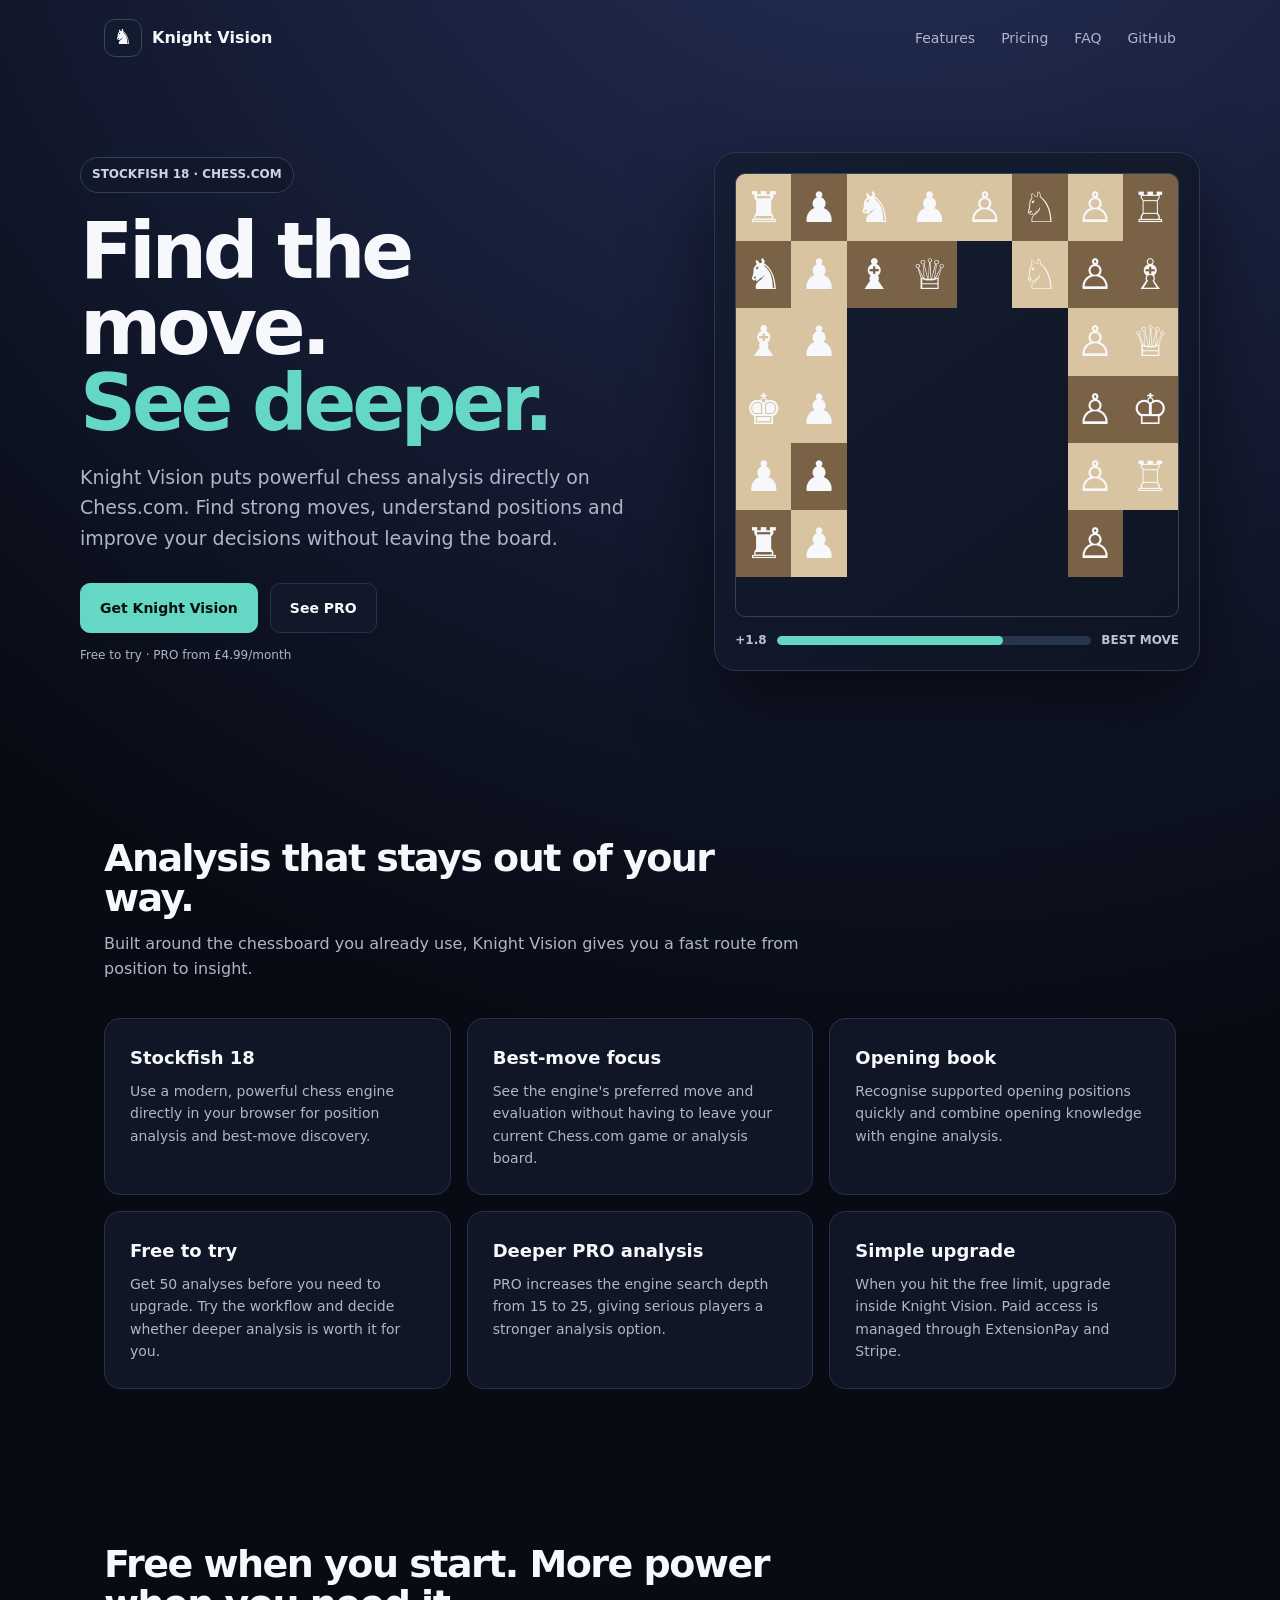
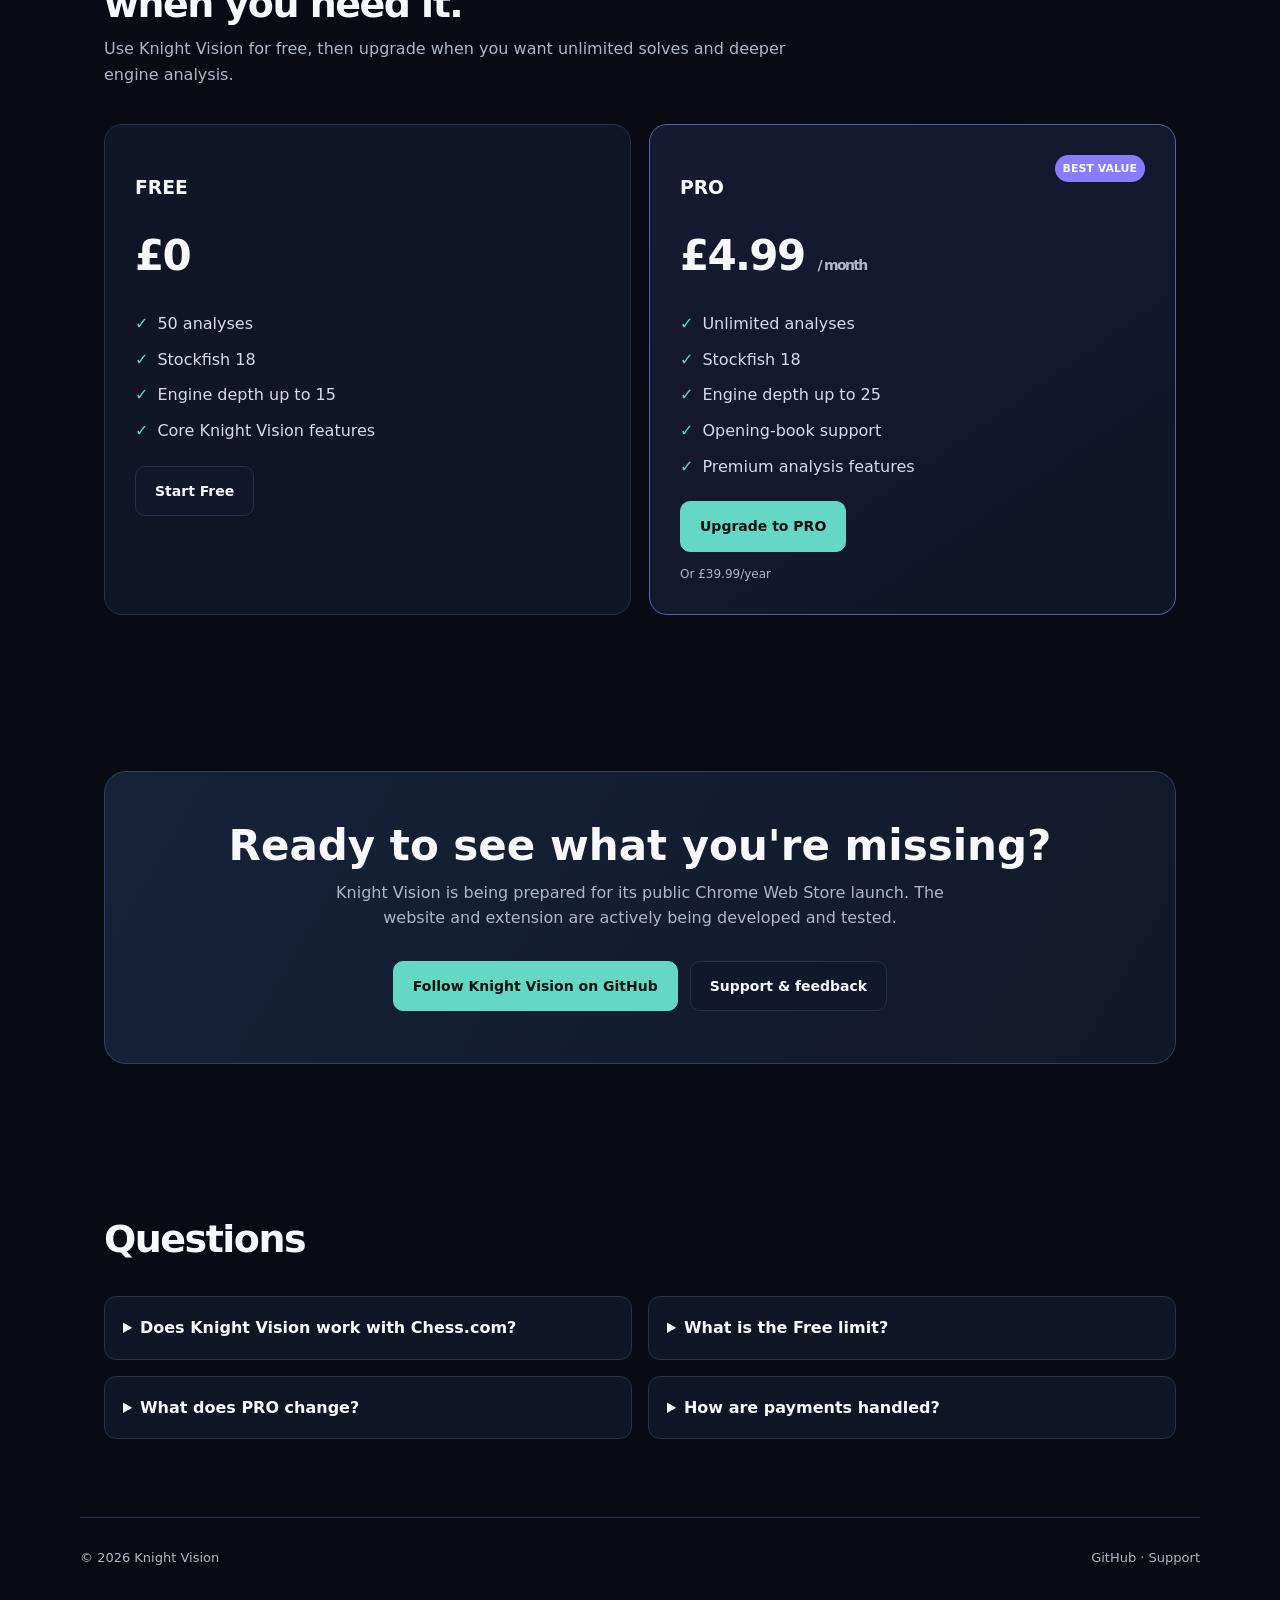
==== website/index.html @ 08e631d8 "Add files via upload" ====
<!doctype html>
<html lang="en">
<head>
<meta charset="utf-8">
<meta name="viewport" content="width=device-width,initial-scale=1">
<title>Knight Vision — Chess Analysis for Chrome</title>
<meta name="description" content="Knight Vision brings powerful Stockfish 18 chess analysis directly to Chess.com. Find strong moves, analyse positions and go deeper with PRO.">
<meta name="theme-color" content="#080b14">
<style>
:root{--bg:#080b14;--panel:#101625;--text:#f7f8fb;--muted:#aeb6c8;--line:#273149;--accent:#65d7c5;--accent2:#8b7cff;--max:1120px}
*{box-sizing:border-box}html{scroll-behavior:smooth}body{margin:0;background:radial-gradient(circle at 70% -10%,#26325d 0,transparent 38%),var(--bg);color:var(--text);font-family:Inter,system-ui,-apple-system,BlinkMacSystemFont,"Segoe UI",sans-serif;line-height:1.6}
a{color:inherit;text-decoration:none}.wrap{max-width:var(--max);margin:auto;padding:0 24px}.nav{height:76px;display:flex;align-items:center;justify-content:space-between}.brand{display:flex;align-items:center;gap:10px;font-weight:800}.knight{width:38px;height:38px;border:1px solid #3a4561;border-radius:11px;display:grid;place-items:center;background:#121a2d;font-size:21px}.navlinks{display:flex;gap:26px;color:var(--muted);font-size:14px}
.hero{padding:76px 0 90px;display:grid;grid-template-columns:1.08fr .92fr;gap:64px;align-items:center}.eyebrow{display:inline-flex;padding:7px 11px;border:1px solid #30405a;border-radius:999px;color:#cbd4e7;background:#10182a;font-size:12px;font-weight:700}.hero h1{font-size:clamp(46px,7vw,78px);line-height:.98;letter-spacing:-.055em;margin:20px 0}.hero h1 span{color:var(--accent)}.hero p{font-size:19px;color:var(--muted);max-width:640px}.buttons{display:flex;gap:12px;flex-wrap:wrap;margin-top:30px}.btn{display:inline-flex;align-items:center;justify-content:center;padding:13px 19px;border-radius:10px;font-weight:800;font-size:14px;border:1px solid var(--line)}.primary{background:var(--accent);color:#07110f;border-color:var(--accent)}.secondary{background:#11182a}.small{font-size:12px;color:var(--muted);margin-top:13px}
.boardcard{background:linear-gradient(145deg,#141d31,#0e1423);border:1px solid #2a3650;border-radius:22px;padding:20px;box-shadow:0 30px 80px #0008}.board{aspect-ratio:1;border-radius:10px;overflow:hidden;display:grid;grid-template-columns:repeat(8,1fr);border:1px solid #33405c}.sq{display:grid;place-items:center;font-size:clamp(20px,5vw,42px)}.sq:nth-child(odd){background:#d9c4a1}.sq:nth-child(even){background:#7a6246}.rank:nth-child(2n) .sq:nth-child(odd){background:#7a6246}.rank:nth-child(2n) .sq:nth-child(even){background:#d9c4a1}.eval{display:flex;gap:10px;align-items:center;margin-top:14px}.evalbar{height:9px;flex:1;background:#29354c;border-radius:99px;overflow:hidden}.evalbar i{display:block;width:72%;height:100%;background:var(--accent);border-radius:99px}.eval span{font-size:12px;color:#b9c3d7;font-weight:700}
section{padding:78px 0}.sectionhead{max-width:700px;margin-bottom:36px}.sectionhead h2{font-size:38px;line-height:1.05;letter-spacing:-.04em;margin:0 0 12px}.sectionhead p{color:var(--muted);margin:0}.features{display:grid;grid-template-columns:repeat(3,1fr);gap:16px}.card{background:var(--panel);border:1px solid var(--line);border-radius:16px;padding:25px}.card h3{margin:0 0 7px;font-size:18px}.card p{color:var(--muted);font-size:14px;margin:0}
.pricing{display:grid;grid-template-columns:1fr 1fr;gap:18px}.price{background:var(--panel);border:1px solid var(--line);border-radius:18px;padding:30px}.price.pro{border-color:#5960b0;background:linear-gradient(145deg,#171a32,#101625)}.amount{font-size:42px;font-weight:850;letter-spacing:-.04em;margin:8px 0}.amount small{font-size:14px;color:var(--muted);font-weight:600}.price ul{padding:0;margin:22px 0;list-style:none;color:#d5dbea}.price li{margin:10px 0}.price li:before{content:'✓';color:var(--accent);font-weight:900;margin-right:9px}.badge{float:right;font-size:11px;background:var(--accent2);padding:5px 8px;border-radius:99px;font-weight:800}
.cta{background:linear-gradient(120deg,#17223a,#111827);border:1px solid #34415d;border-radius:22px;padding:52px;text-align:center}.cta h2{font-size:42px;line-height:1.05;margin:0 0 12px}.cta p{color:var(--muted);max-width:650px;margin:0 auto}.faq{display:grid;grid-template-columns:1fr 1fr;gap:16px}.faq details{background:var(--panel);border:1px solid var(--line);border-radius:12px;padding:18px}.faq summary{font-weight:750;cursor:pointer}.faq p{color:var(--muted);font-size:14px;margin-bottom:0}.footer{border-top:1px solid var(--line);padding:30px 0 45px;color:var(--muted);font-size:13px;display:flex;justify-content:space-between;gap:20px}
@media(max-width:800px){.hero{grid-template-columns:1fr;padding-top:48px}.features,.pricing,.faq{grid-template-columns:1fr}.navlinks{display:none}.cta{padding:34px 22px}.cta h2{font-size:32px}.footer{flex-direction:column}}
</style>
</head>
<body>
<header class="wrap nav">
<a class="brand" href="#top"><span class="knight">♞</span><span>Knight Vision</span></a>
<nav class="navlinks"><a href="#features">Features</a><a href="#pricing">Pricing</a><a href="#faq">FAQ</a><a href="https://github.com/Harky39/knight-vision">GitHub</a></nav>
</header>
<main id="top">
<div class="wrap hero">
<div>
<span class="eyebrow">STOCKFISH 18 · CHESS.COM</span>
<h1>Find the move.<br><span>See deeper.</span></h1>
<p>Knight Vision puts powerful chess analysis directly on Chess.com. Find strong moves, understand positions and improve your decisions without leaving the board.</p>
<div class="buttons"><a class="btn primary" href="#install">Get Knight Vision</a><a class="btn secondary" href="#pricing">See PRO</a></div>
<div class="small">Free to try · PRO from £4.99/month</div>
</div>
<div class="boardcard">
<div class="board">
<div class="rank"><span class="sq">♜</span><span class="sq">♞</span><span class="sq">♝</span><span class="sq"></span><span class="sq">♚</span><span class="sq"></span><span class="sq">♟</span><span class="sq">♜</span></div>
<div class="rank"><span class="sq">♟</span><span class="sq">♟</span><span class="sq"></span><span class="sq">♟</span><span class="sq"></span><span class="sq">♟</span><span class="sq">♟</span><span class="sq">♟</span></div>
<div class="rank"><span class="sq"></span><span class="sq"></span><span class="sq">♞</span><span class="sq"></span><span class="sq"></span><span class="sq">♝</span><span class="sq"></span><span class="sq"></span></div>
<div class="rank"><span class="sq"></span><span class="sq"></span><span class="sq"></span><span class="sq">♟</span><span class="sq">♕</span><span class="sq"></span><span class="sq"></span><span class="sq"></span></div>
<div class="rank"><span class="sq"></span><span class="sq"></span><span class="sq"></span><span class="sq"></span><span class="sq">♙</span><span class="sq"></span><span class="sq"></span><span class="sq"></span></div>
<div class="rank"><span class="sq"></span><span class="sq"></span><span class="sq">♘</span><span class="sq"></span><span class="sq"></span><span class="sq">♘</span><span class="sq"></span><span class="sq"></span></div>
<div class="rank"><span class="sq">♙</span><span class="sq">♙</span><span class="sq">♙</span><span class="sq"></span><span class="sq"></span><span class="sq">♙</span><span class="sq">♙</span><span class="sq">♙</span></div>
<div class="rank"><span class="sq">♖</span><span class="sq"></span><span class="sq">♗</span><span class="sq">♕</span><span class="sq">♔</span><span class="sq"></span><span class="sq"></span><span class="sq">♖</span></div>
</div>
<div class="eval"><span>+1.8</span><div class="evalbar"><i></i></div><span>BEST MOVE</span></div>
</div>
</div>

<section id="features"><div class="wrap"><div class="sectionhead"><h2>Analysis that stays out of your way.</h2><p>Built around the chessboard you already use, Knight Vision gives you a fast route from position to insight.</p></div>
<div class="features">
<article class="card"><h3>Stockfish 18</h3><p>Use a modern, powerful chess engine directly in your browser for position analysis and best-move discovery.</p></article>
<article class="card"><h3>Best-move focus</h3><p>See the engine's preferred move and evaluation without having to leave your current Chess.com game or analysis board.</p></article>
<article class="card"><h3>Opening book</h3><p>Recognise supported opening positions quickly and combine opening knowledge with engine analysis.</p></article>
<article class="card"><h3>Free to try</h3><p>Get 50 analyses before you need to upgrade. Try the workflow and decide whether deeper analysis is worth it for you.</p></article>
<article class="card"><h3>Deeper PRO analysis</h3><p>PRO increases the engine search depth from 15 to 25, giving serious players a stronger analysis option.</p></article>
<article class="card"><h3>Simple upgrade</h3><p>When you hit the free limit, upgrade inside Knight Vision. Paid access is managed through ExtensionPay and Stripe.</p></article>
</div></div></section>

<section id="pricing"><div class="wrap"><div class="sectionhead"><h2>Free when you start. More power when you need it.</h2><p>Use Knight Vision for free, then upgrade when you want unlimited solves and deeper engine analysis.</p></div>
<div class="pricing">
<article class="price"><h3>FREE</h3><div class="amount">£0</div><ul><li>50 analyses</li><li>Stockfish 18</li><li>Engine depth up to 15</li><li>Core Knight Vision features</li></ul><a class="btn secondary" href="#install">Start Free</a></article>
<article class="price pro"><span class="badge">BEST VALUE</span><h3>PRO</h3><div class="amount">£4.99 <small>/ month</small></div><ul><li>Unlimited analyses</li><li>Stockfish 18</li><li>Engine depth up to 25</li><li>Opening-book support</li><li>Premium analysis features</li></ul><a class="btn primary" href="#install">Upgrade to PRO</a><div class="small">Or £39.99/year</div></article>
</div></div></section>

<section id="install"><div class="wrap"><div class="cta"><h2>Ready to see what you're missing?</h2><p>Knight Vision is being prepared for its public Chrome Web Store launch. The website and extension are actively being developed and tested.</p><div class="buttons" style="justify-content:center"><a class="btn primary" href="https://github.com/Harky39/knight-vision">Follow Knight Vision on GitHub</a><a class="btn secondary" href="https://github.com/Harky39/knight-vision/issues">Support &amp; feedback</a></div></div></div></section>

<section id="faq"><div class="wrap"><div class="sectionhead"><h2>Questions</h2></div><div class="faq">
<details><summary>Does Knight Vision work with Chess.com?</summary><p>Yes. The extension is designed for Chess.com game, puzzle and analysis pages.</p></details>
<details><summary>What is the Free limit?</summary><p>The current Free tier includes 50 analyses. After the limit is reached, PRO unlocks unlimited solving.</p></details>
<details><summary>What does PRO change?</summary><p>PRO removes the solve limit and raises the configured Stockfish search depth from 15 to 25.</p></details>
<details><summary>How are payments handled?</summary><p>Knight Vision uses ExtensionPay with Stripe to manage paid access. Payment handling is kept outside the extension itself.</p></details>
</div></div></section>
</main>
<footer class="wrap footer"><span>© 2026 Knight Vision</span><span><a href="https://github.com/Harky39/knight-vision">GitHub</a> · <a href="https://github.com/Harky39/knight-vision/issues">Support</a></span></footer>
</body>
</html>
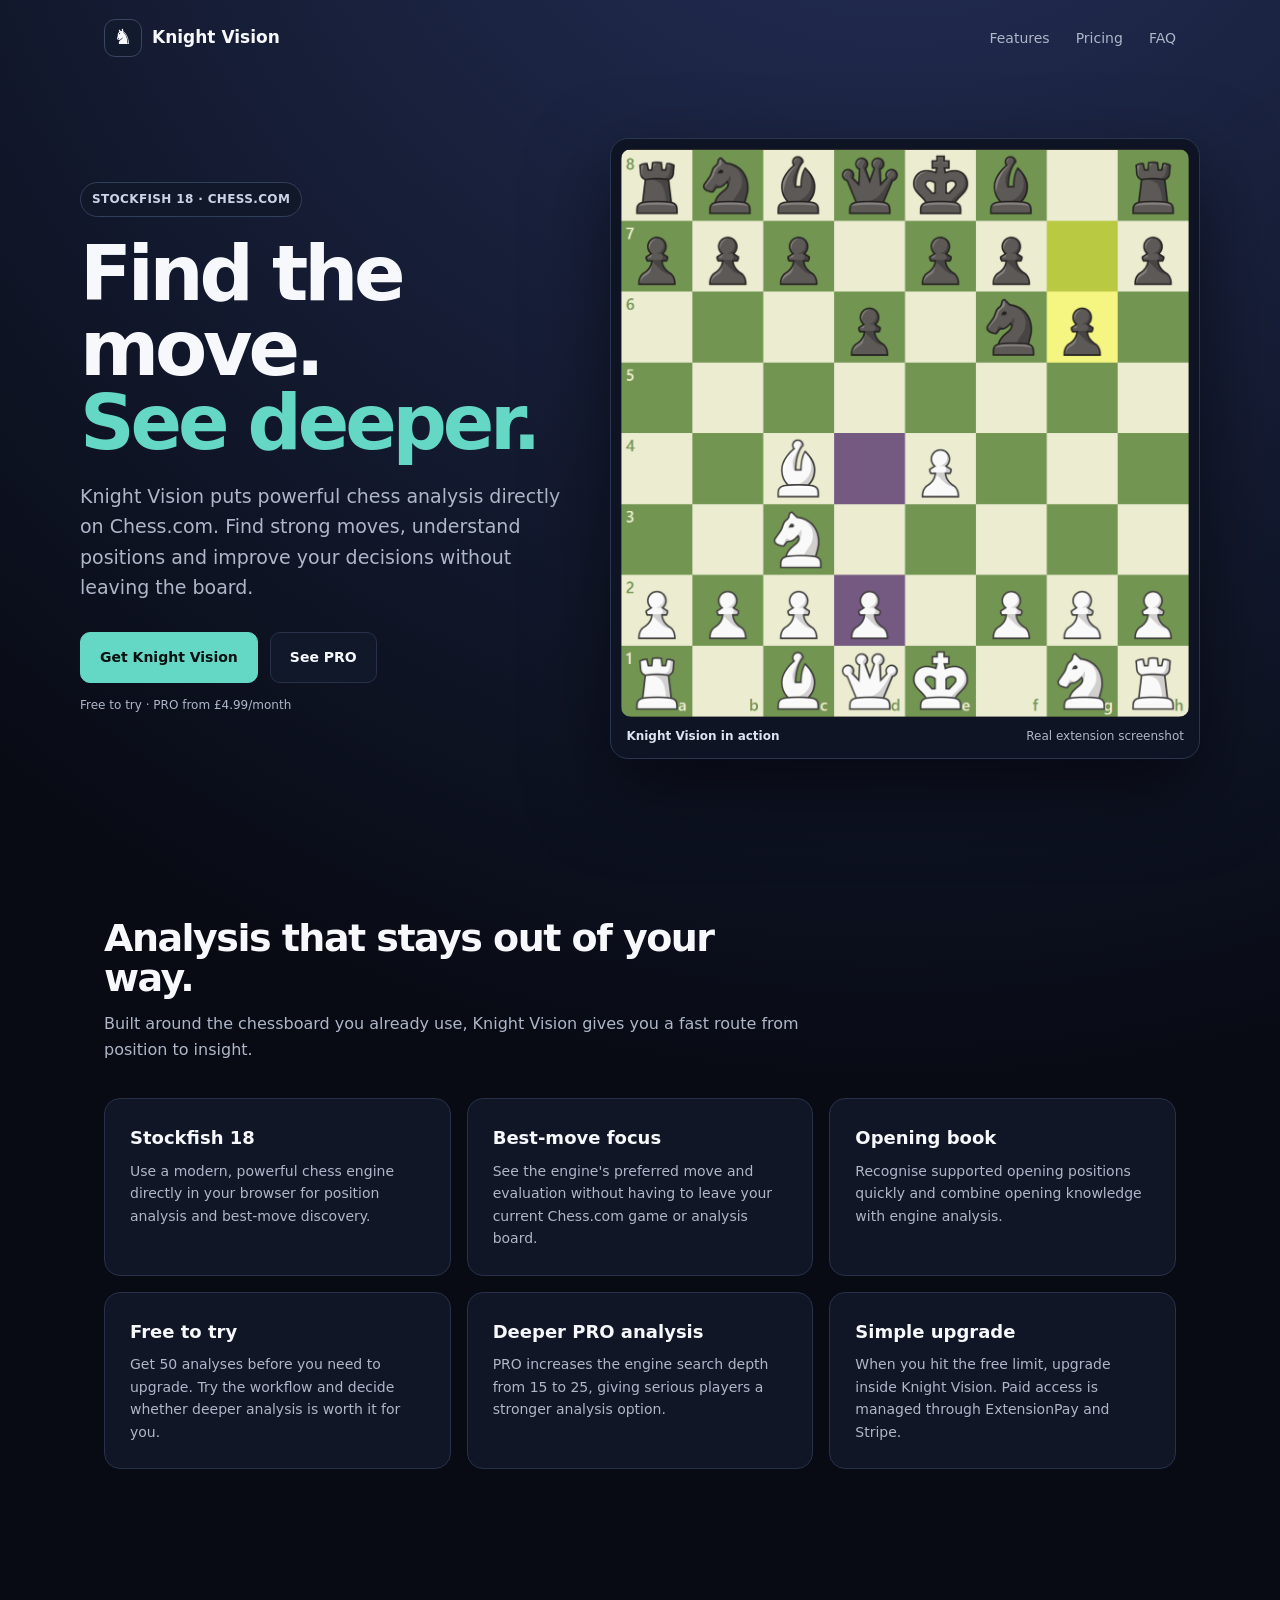
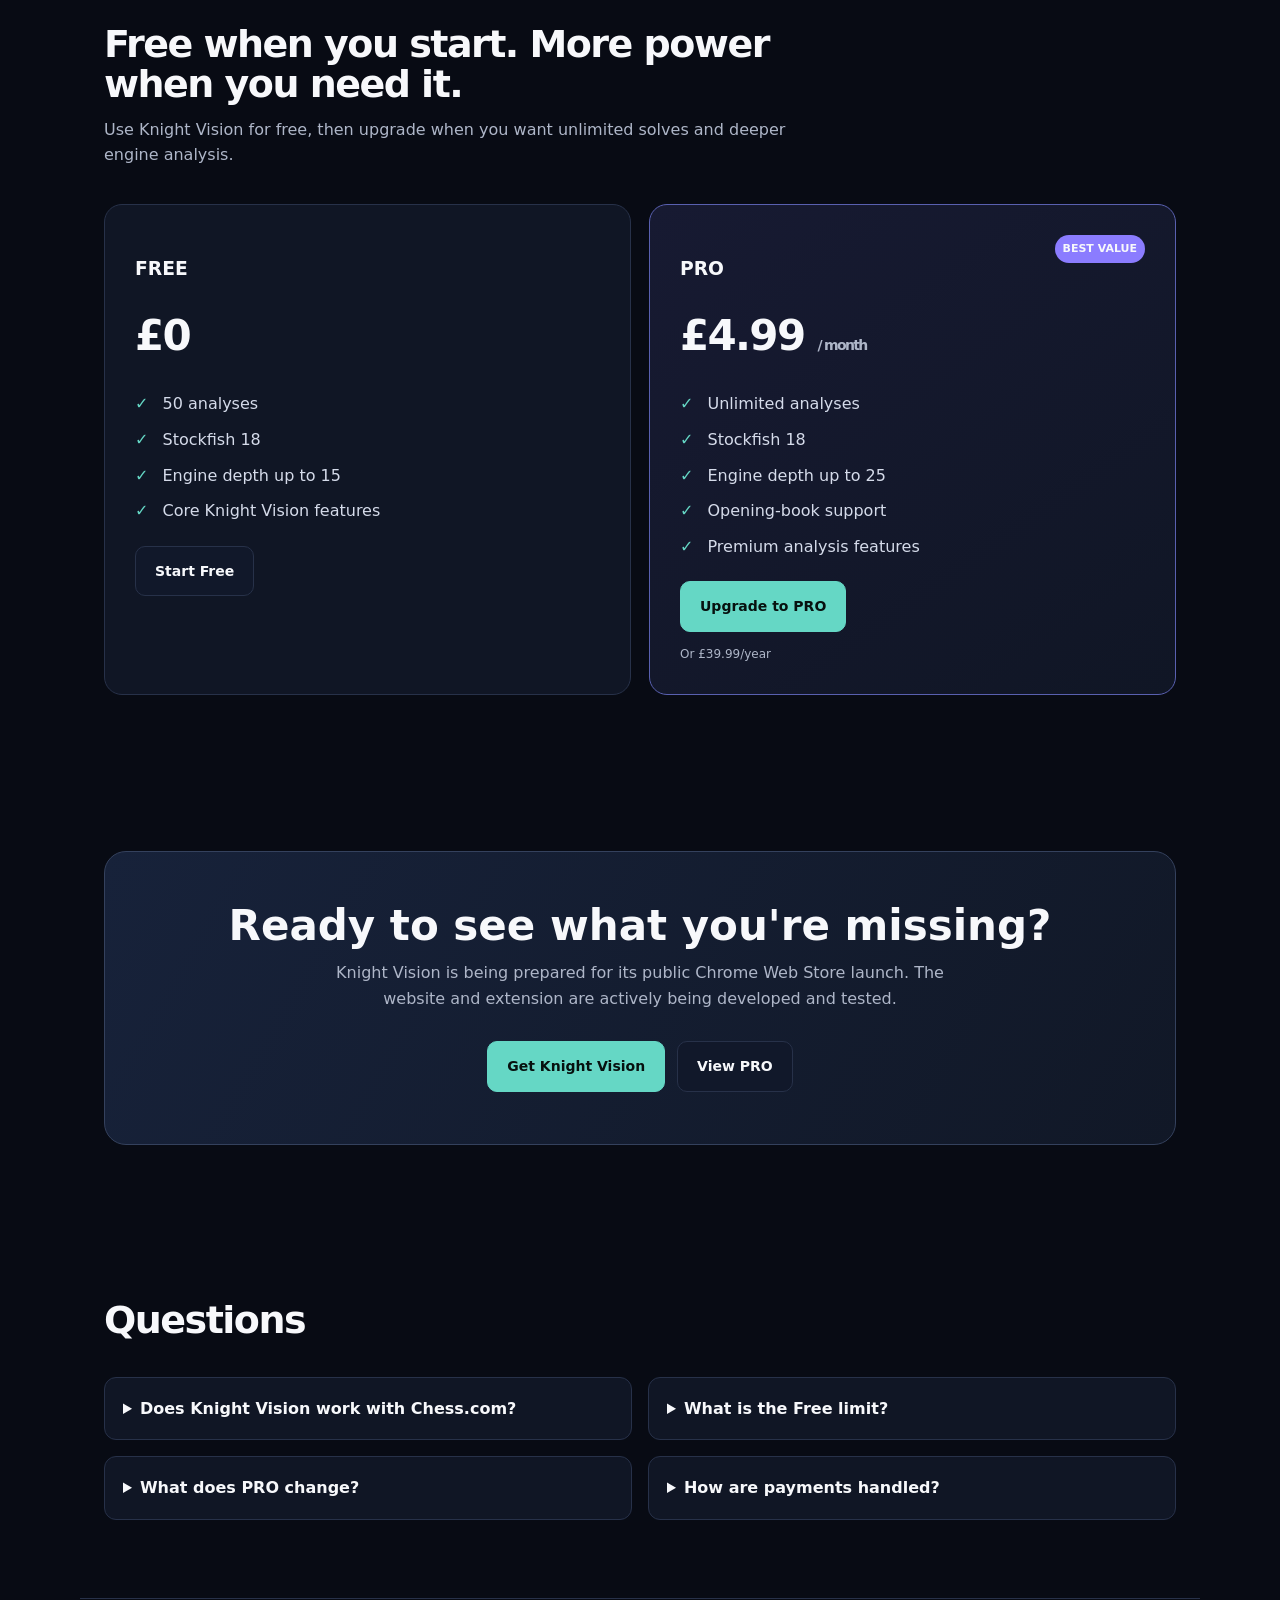
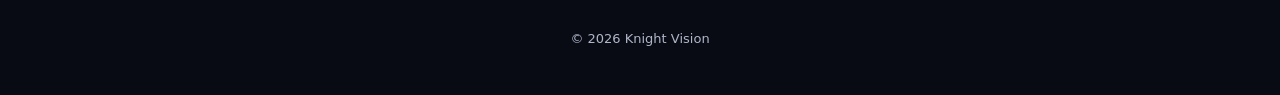
==== commit 30cf2d68: "Add files via upload" ====
--- a/website/index.html
+++ b/website/index.html
@@ -1,77 +1,899 @@
-<!doctype html>
-<html lang="en">
-<head>
-<meta charset="utf-8">
-<meta name="viewport" content="width=device-width,initial-scale=1">
-<title>Knight Vision — Chess Analysis for Chrome</title>
-<meta name="description" content="Knight Vision brings powerful Stockfish 18 chess analysis directly to Chess.com. Find strong moves, analyse positions and go deeper with PRO.">
-<meta name="theme-color" content="#080b14">
-<style>
-:root{--bg:#080b14;--panel:#101625;--text:#f7f8fb;--muted:#aeb6c8;--line:#273149;--accent:#65d7c5;--accent2:#8b7cff;--max:1120px}
-*{box-sizing:border-box}html{scroll-behavior:smooth}body{margin:0;background:radial-gradient(circle at 70% -10%,#26325d 0,transparent 38%),var(--bg);color:var(--text);font-family:Inter,system-ui,-apple-system,BlinkMacSystemFont,"Segoe UI",sans-serif;line-height:1.6}
-a{color:inherit;text-decoration:none}.wrap{max-width:var(--max);margin:auto;padding:0 24px}.nav{height:76px;display:flex;align-items:center;justify-content:space-between}.brand{display:flex;align-items:center;gap:10px;font-weight:800}.knight{width:38px;height:38px;border:1px solid #3a4561;border-radius:11px;display:grid;place-items:center;background:#121a2d;font-size:21px}.navlinks{display:flex;gap:26px;color:var(--muted);font-size:14px}
-.hero{padding:76px 0 90px;display:grid;grid-template-columns:1.08fr .92fr;gap:64px;align-items:center}.eyebrow{display:inline-flex;padding:7px 11px;border:1px solid #30405a;border-radius:999px;color:#cbd4e7;background:#10182a;font-size:12px;font-weight:700}.hero h1{font-size:clamp(46px,7vw,78px);line-height:.98;letter-spacing:-.055em;margin:20px 0}.hero h1 span{color:var(--accent)}.hero p{font-size:19px;color:var(--muted);max-width:640px}.buttons{display:flex;gap:12px;flex-wrap:wrap;margin-top:30px}.btn{display:inline-flex;align-items:center;justify-content:center;padding:13px 19px;border-radius:10px;font-weight:800;font-size:14px;border:1px solid var(--line)}.primary{background:var(--accent);color:#07110f;border-color:var(--accent)}.secondary{background:#11182a}.small{font-size:12px;color:var(--muted);margin-top:13px}
-.boardcard{background:linear-gradient(145deg,#141d31,#0e1423);border:1px solid #2a3650;border-radius:22px;padding:20px;box-shadow:0 30px 80px #0008}.board{aspect-ratio:1;border-radius:10px;overflow:hidden;display:grid;grid-template-columns:repeat(8,1fr);border:1px solid #33405c}.sq{display:grid;place-items:center;font-size:clamp(20px,5vw,42px)}.sq:nth-child(odd){background:#d9c4a1}.sq:nth-child(even){background:#7a6246}.rank:nth-child(2n) .sq:nth-child(odd){background:#7a6246}.rank:nth-child(2n) .sq:nth-child(even){background:#d9c4a1}.eval{display:flex;gap:10px;align-items:center;margin-top:14px}.evalbar{height:9px;flex:1;background:#29354c;border-radius:99px;overflow:hidden}.evalbar i{display:block;width:72%;height:100%;background:var(--accent);border-radius:99px}.eval span{font-size:12px;color:#b9c3d7;font-weight:700}
-section{padding:78px 0}.sectionhead{max-width:700px;margin-bottom:36px}.sectionhead h2{font-size:38px;line-height:1.05;letter-spacing:-.04em;margin:0 0 12px}.sectionhead p{color:var(--muted);margin:0}.features{display:grid;grid-template-columns:repeat(3,1fr);gap:16px}.card{background:var(--panel);border:1px solid var(--line);border-radius:16px;padding:25px}.card h3{margin:0 0 7px;font-size:18px}.card p{color:var(--muted);font-size:14px;margin:0}
-.pricing{display:grid;grid-template-columns:1fr 1fr;gap:18px}.price{background:var(--panel);border:1px solid var(--line);border-radius:18px;padding:30px}.price.pro{border-color:#5960b0;background:linear-gradient(145deg,#171a32,#101625)}.amount{font-size:42px;font-weight:850;letter-spacing:-.04em;margin:8px 0}.amount small{font-size:14px;color:var(--muted);font-weight:600}.price ul{padding:0;margin:22px 0;list-style:none;color:#d5dbea}.price li{margin:10px 0}.price li:before{content:'✓';color:var(--accent);font-weight:900;margin-right:9px}.badge{float:right;font-size:11px;background:var(--accent2);padding:5px 8px;border-radius:99px;font-weight:800}
-.cta{background:linear-gradient(120deg,#17223a,#111827);border:1px solid #34415d;border-radius:22px;padding:52px;text-align:center}.cta h2{font-size:42px;line-height:1.05;margin:0 0 12px}.cta p{color:var(--muted);max-width:650px;margin:0 auto}.faq{display:grid;grid-template-columns:1fr 1fr;gap:16px}.faq details{background:var(--panel);border:1px solid var(--line);border-radius:12px;padding:18px}.faq summary{font-weight:750;cursor:pointer}.faq p{color:var(--muted);font-size:14px;margin-bottom:0}.footer{border-top:1px solid var(--line);padding:30px 0 45px;color:var(--muted);font-size:13px;display:flex;justify-content:space-between;gap:20px}
-@media(max-width:800px){.hero{grid-template-columns:1fr;padding-top:48px}.features,.pricing,.faq{grid-template-columns:1fr}.navlinks{display:none}.cta{padding:34px 22px}.cta h2{font-size:32px}.footer{flex-direction:column}}
-</style>
-</head>
-<body>
-<header class="wrap nav">
-<a class="brand" href="#top"><span class="knight">♞</span><span>Knight Vision</span></a>
-<nav class="navlinks"><a href="#features">Features</a><a href="#pricing">Pricing</a><a href="#faq">FAQ</a><a href="https://github.com/Harky39/knight-vision">GitHub</a></nav>
-</header>
-<main id="top">
-<div class="wrap hero">
-<div>
-<span class="eyebrow">STOCKFISH 18 · CHESS.COM</span>
-<h1>Find the move.<br><span>See deeper.</span></h1>
-<p>Knight Vision puts powerful chess analysis directly on Chess.com. Find strong moves, understand positions and improve your decisions without leaving the board.</p>
-<div class="buttons"><a class="btn primary" href="#install">Get Knight Vision</a><a class="btn secondary" href="#pricing">See PRO</a></div>
-<div class="small">Free to try · PRO from £4.99/month</div>
-</div>
-<div class="boardcard">
-<div class="board">
-<div class="rank"><span class="sq">♜</span><span class="sq">♞</span><span class="sq">♝</span><span class="sq"></span><span class="sq">♚</span><span class="sq"></span><span class="sq">♟</span><span class="sq">♜</span></div>
-<div class="rank"><span class="sq">♟</span><span class="sq">♟</span><span class="sq"></span><span class="sq">♟</span><span class="sq"></span><span class="sq">♟</span><span class="sq">♟</span><span class="sq">♟</span></div>
-<div class="rank"><span class="sq"></span><span class="sq"></span><span class="sq">♞</span><span class="sq"></span><span class="sq"></span><span class="sq">♝</span><span class="sq"></span><span class="sq"></span></div>
-<div class="rank"><span class="sq"></span><span class="sq"></span><span class="sq"></span><span class="sq">♟</span><span class="sq">♕</span><span class="sq"></span><span class="sq"></span><span class="sq"></span></div>
-<div class="rank"><span class="sq"></span><span class="sq"></span><span class="sq"></span><span class="sq"></span><span class="sq">♙</span><span class="sq"></span><span class="sq"></span><span class="sq"></span></div>
-<div class="rank"><span class="sq"></span><span class="sq"></span><span class="sq">♘</span><span class="sq"></span><span class="sq"></span><span class="sq">♘</span><span class="sq"></span><span class="sq"></span></div>
-<div class="rank"><span class="sq">♙</span><span class="sq">♙</span><span class="sq">♙</span><span class="sq"></span><span class="sq"></span><span class="sq">♙</span><span class="sq">♙</span><span class="sq">♙</span></div>
-<div class="rank"><span class="sq">♖</span><span class="sq"></span><span class="sq">♗</span><span class="sq">♕</span><span class="sq">♔</span><span class="sq"></span><span class="sq"></span><span class="sq">♖</span></div>
-</div>
-<div class="eval"><span>+1.8</span><div class="evalbar"><i></i></div><span>BEST MOVE</span></div>
-</div>
-</div>
-
-<section id="features"><div class="wrap"><div class="sectionhead"><h2>Analysis that stays out of your way.</h2><p>Built around the chessboard you already use, Knight Vision gives you a fast route from position to insight.</p></div>
-<div class="features">
-<article class="card"><h3>Stockfish 18</h3><p>Use a modern, powerful chess engine directly in your browser for position analysis and best-move discovery.</p></article>
-<article class="card"><h3>Best-move focus</h3><p>See the engine's preferred move and evaluation without having to leave your current Chess.com game or analysis board.</p></article>
-<article class="card"><h3>Opening book</h3><p>Recognise supported opening positions quickly and combine opening knowledge with engine analysis.</p></article>
-<article class="card"><h3>Free to try</h3><p>Get 50 analyses before you need to upgrade. Try the workflow and decide whether deeper analysis is worth it for you.</p></article>
-<article class="card"><h3>Deeper PRO analysis</h3><p>PRO increases the engine search depth from 15 to 25, giving serious players a stronger analysis option.</p></article>
-<article class="card"><h3>Simple upgrade</h3><p>When you hit the free limit, upgrade inside Knight Vision. Paid access is managed through ExtensionPay and Stripe.</p></article>
-</div></div></section>
-
-<section id="pricing"><div class="wrap"><div class="sectionhead"><h2>Free when you start. More power when you need it.</h2><p>Use Knight Vision for free, then upgrade when you want unlimited solves and deeper engine analysis.</p></div>
-<div class="pricing">
-<article class="price"><h3>FREE</h3><div class="amount">£0</div><ul><li>50 analyses</li><li>Stockfish 18</li><li>Engine depth up to 15</li><li>Core Knight Vision features</li></ul><a class="btn secondary" href="#install">Start Free</a></article>
-<article class="price pro"><span class="badge">BEST VALUE</span><h3>PRO</h3><div class="amount">£4.99 <small>/ month</small></div><ul><li>Unlimited analyses</li><li>Stockfish 18</li><li>Engine depth up to 25</li><li>Opening-book support</li><li>Premium analysis features</li></ul><a class="btn primary" href="#install">Upgrade to PRO</a><div class="small">Or £39.99/year</div></article>
-</div></div></section>
-
-<section id="install"><div class="wrap"><div class="cta"><h2>Ready to see what you're missing?</h2><p>Knight Vision is being prepared for its public Chrome Web Store launch. The website and extension are actively being developed and tested.</p><div class="buttons" style="justify-content:center"><a class="btn primary" href="https://github.com/Harky39/knight-vision">Follow Knight Vision on GitHub</a><a class="btn secondary" href="https://github.com/Harky39/knight-vision/issues">Support &amp; feedback</a></div></div></div></section>
-
-<section id="faq"><div class="wrap"><div class="sectionhead"><h2>Questions</h2></div><div class="faq">
-<details><summary>Does Knight Vision work with Chess.com?</summary><p>Yes. The extension is designed for Chess.com game, puzzle and analysis pages.</p></details>
-<details><summary>What is the Free limit?</summary><p>The current Free tier includes 50 analyses. After the limit is reached, PRO unlocks unlimited solving.</p></details>
-<details><summary>What does PRO change?</summary><p>PRO removes the solve limit and raises the configured Stockfish search depth from 15 to 25.</p></details>
-<details><summary>How are payments handled?</summary><p>Knight Vision uses ExtensionPay with Stripe to manage paid access. Payment handling is kept outside the extension itself.</p></details>
-</div></div></section>
-</main>
-<footer class="wrap footer"><span>© 2026 Knight Vision</span><span><a href="https://github.com/Harky39/knight-vision">GitHub</a> · <a href="https://github.com/Harky39/knight-vision/issues">Support</a></span></footer>
-</body>
+<!doctype html>
+<html lang="en">
+<head>
+<meta charset="utf-8">
+<meta name="viewport" content="width=device-width,initial-scale=1">
+
+<title>Knight Vision — Chess Analysis for Chrome</title>
+
+<meta name="description" content="Knight Vision brings powerful Stockfish 18 chess analysis directly to Chess.com. Find strong moves, analyse positions and go deeper with PRO.">
+
+<meta name="theme-color" content="#080b14">
+
+<style>
+:root{
+  --bg:#080b14;
+  --panel:#101625;
+  --text:#f7f8fb;
+  --muted:#aeb6c8;
+  --line:#273149;
+  --accent:#65d7c5;
+  --accent2:#8b7cff;
+  --max:1120px
+}
+
+*{
+  box-sizing:border-box
+}
+
+html{
+  scroll-behavior:smooth
+}
+
+body{
+  margin:0;
+  background:
+    radial-gradient(
+      circle at 70% -10%,
+      #26325d 0,
+      transparent 38%
+    ),
+    var(--bg);
+  color:var(--text);
+  font-family:
+    Inter,
+    system-ui,
+    -apple-system,
+    BlinkMacSystemFont,
+    "Segoe UI",
+    sans-serif;
+  line-height:1.6
+}
+
+a{
+  color:inherit;
+  text-decoration:none
+}
+
+.wrap{
+  max-width:var(--max);
+  margin:auto;
+  padding:0 24px
+}
+
+/* Navigation */
+
+.nav{
+  height:76px;
+  display:flex;
+  align-items:center;
+  justify-content:space-between
+}
+
+.brand{
+  display:flex;
+  align-items:center;
+  gap:10px;
+  font-weight:800;
+  font-size:17px
+}
+
+.knight{
+  width:38px;
+  height:38px;
+  border:1px solid #3a4561;
+  border-radius:11px;
+  display:grid;
+  place-items:center;
+  background:#121a2d;
+  font-size:21px
+}
+
+.navlinks{
+  display:flex;
+  gap:26px;
+  color:var(--muted);
+  font-size:14px
+}
+
+.navlinks a:hover{
+  color:var(--text)
+}
+
+/* Hero */
+
+.hero{
+  padding:62px 0 82px;
+  display:grid;
+  grid-template-columns:.9fr 1.1fr;
+  gap:48px;
+  align-items:center
+}
+
+.eyebrow{
+  display:inline-flex;
+  padding:7px 11px;
+  border:1px solid #30405a;
+  border-radius:999px;
+  color:#cbd4e7;
+  background:#10182a;
+  font-size:12px;
+  font-weight:700;
+  letter-spacing:.03em
+}
+
+.hero h1{
+  font-size:clamp(46px,7vw,76px);
+  line-height:.98;
+  letter-spacing:-.055em;
+  margin:20px 0
+}
+
+.hero h1 span{
+  color:var(--accent)
+}
+
+.hero p{
+  font-size:19px;
+  color:var(--muted);
+  max-width:560px
+}
+
+.buttons{
+  display:flex;
+  gap:12px;
+  flex-wrap:wrap;
+  margin-top:30px
+}
+
+.btn{
+  display:inline-flex;
+  align-items:center;
+  justify-content:center;
+  padding:13px 19px;
+  border-radius:10px;
+  font-weight:800;
+  font-size:14px;
+  border:1px solid var(--line);
+  transition:
+    transform .15s ease,
+    opacity .15s ease
+}
+
+.btn:hover{
+  transform:translateY(-1px);
+  opacity:.92
+}
+
+.primary{
+  background:var(--accent);
+  color:#07110f;
+  border-color:var(--accent)
+}
+
+.secondary{
+  background:#11182a
+}
+
+.small{
+  font-size:12px;
+  color:var(--muted);
+  margin-top:13px
+}
+
+/* Real Knight Vision screenshot */
+
+.shot{
+  background:#0e1423;
+  border:1px solid #2a3650;
+  border-radius:18px;
+  padding:10px;
+  box-shadow:0 30px 80px #0008
+}
+
+.shot img{
+  display:block;
+  width:100%;
+  height:auto;
+  border-radius:10px
+}
+
+.caption{
+  display:flex;
+  justify-content:space-between;
+  gap:12px;
+  padding:10px 5px 2px;
+  color:var(--muted);
+  font-size:12px
+}
+
+.caption strong{
+  color:#dce3f0
+}
+
+/* Sections */
+
+section{
+  padding:78px 0
+}
+
+.sectionhead{
+  max-width:700px;
+  margin-bottom:36px
+}
+
+.sectionhead h2{
+  font-size:38px;
+  line-height:1.05;
+  letter-spacing:-.04em;
+  margin:0 0 12px
+}
+
+.sectionhead p{
+  color:var(--muted);
+  margin:0
+}
+
+/* Features */
+
+.features{
+  display:grid;
+  grid-template-columns:repeat(3,1fr);
+  gap:16px
+}
+
+.card{
+  background:var(--panel);
+  border:1px solid var(--line);
+  border-radius:16px;
+  padding:25px
+}
+
+.card h3{
+  margin:0 0 7px;
+  font-size:18px
+}
+
+.card p{
+  color:var(--muted);
+  font-size:14px;
+  margin:0
+}
+
+/* Pricing */
+
+.pricing{
+  display:grid;
+  grid-template-columns:1fr 1fr;
+  gap:18px
+}
+
+.price{
+  background:var(--panel);
+  border:1px solid var(--line);
+  border-radius:18px;
+  padding:30px
+}
+
+.price.pro{
+  border-color:#5960b0;
+  background:
+    linear-gradient(
+      145deg,
+      #171a32,
+      #101625
+    )
+}
+
+.amount{
+  font-size:42px;
+  font-weight:850;
+  letter-spacing:-.04em;
+  margin:8px 0
+}
+
+.amount small{
+  font-size:14px;
+  color:var(--muted);
+  font-weight:600
+}
+
+.price ul{
+  padding:0;
+  margin:22px 0;
+  list-style:none;
+  color:#d5dbea
+}
+
+.price li{
+  margin:10px 0
+}
+
+.price li:before{
+  content:'✓';
+  color:var(--accent);
+  font-weight:900;
+  margin-right:9px
+}
+
+.badge{
+  float:right;
+  font-size:11px;
+  background:var(--accent2);
+  padding:5px 8px;
+  border-radius:99px;
+  font-weight:800
+}
+
+/* CTA */
+
+.cta{
+  background:
+    linear-gradient(
+      120deg,
+      #17223a,
+      #111827
+    );
+  border:1px solid #34415d;
+  border-radius:22px;
+  padding:52px;
+  text-align:center
+}
+
+.cta h2{
+  font-size:42px;
+  line-height:1.05;
+  margin:0 0 12px
+}
+
+.cta p{
+  color:var(--muted);
+  max-width:650px;
+  margin:0 auto
+}
+
+/* FAQ */
+
+.faq{
+  display:grid;
+  grid-template-columns:1fr 1fr;
+  gap:16px
+}
+
+.faq details{
+  background:var(--panel);
+  border:1px solid var(--line);
+  border-radius:12px;
+  padding:18px
+}
+
+.faq summary{
+  font-weight:750;
+  cursor:pointer
+}
+
+.faq p{
+  color:var(--muted);
+  font-size:14px;
+  margin-bottom:0
+}
+
+/* Footer */
+
+.footer{
+  border-top:1px solid var(--line);
+  padding:30px 0 45px;
+  color:var(--muted);
+  font-size:13px;
+  display:flex;
+  justify-content:center;
+  gap:20px
+}
+
+/* Mobile */
+
+@media(max-width:850px){
+
+  .hero{
+    grid-template-columns:1fr;
+    padding-top:42px
+  }
+
+  .features,
+  .pricing,
+  .faq{
+    grid-template-columns:1fr
+  }
+
+  .navlinks{
+    display:none
+  }
+
+  .cta{
+    padding:34px 22px
+  }
+
+  .cta h2{
+    font-size:32px
+  }
+
+  .footer{
+    flex-direction:column;
+    align-items:center
+  }
+}
+</style>
+</head>
+
+<body>
+
+<header class="wrap nav">
+
+  <a class="brand" href="#top">
+    <span class="knight">♞</span>
+    <span>Knight Vision</span>
+  </a>
+
+  <nav class="navlinks">
+    <a href="#features">Features</a>
+    <a href="#pricing">Pricing</a>
+    <a href="#faq">FAQ</a>
+  </nav>
+
+</header>
+
+
+<main id="top">
+
+  <!-- HERO -->
+
+  <div class="wrap hero">
+
+    <div>
+
+      <span class="eyebrow">
+        STOCKFISH 18 · CHESS.COM
+      </span>
+
+      <h1>
+        Find the move.<br>
+        <span>See deeper.</span>
+      </h1>
+
+      <p>
+        Knight Vision puts powerful chess analysis directly on
+        Chess.com. Find strong moves, understand positions and
+        improve your decisions without leaving the board.
+      </p>
+
+      <div class="buttons">
+
+        <a class="btn primary" href="#install">
+          Get Knight Vision
+        </a>
+
+        <a class="btn secondary" href="#pricing">
+          See PRO
+        </a>
+
+      </div>
+
+      <div class="small">
+        Free to try · PRO from £4.99/month
+      </div>
+
+    </div>
+
+
+    <!-- ACTUAL KNIGHT VISION SCREENSHOT -->
+
+    <div class="shot">
+
+      <img
+        src="knight-vision-analysis.png"
+        alt="Knight Vision analysing a chess position"
+      >
+
+      <div class="caption">
+
+        <strong>
+          Knight Vision in action
+        </strong>
+
+        <span>
+          Real extension screenshot
+        </span>
+
+      </div>
+
+    </div>
+
+  </div>
+
+
+  <!-- FEATURES -->
+
+  <section id="features">
+
+    <div class="wrap">
+
+      <div class="sectionhead">
+
+        <h2>
+          Analysis that stays out of your way.
+        </h2>
+
+        <p>
+          Built around the chessboard you already use,
+          Knight Vision gives you a fast route from position
+          to insight.
+        </p>
+
+      </div>
+
+
+      <div class="features">
+
+        <article class="card">
+
+          <h3>
+            Stockfish 18
+          </h3>
+
+          <p>
+            Use a modern, powerful chess engine directly in
+            your browser for position analysis and best-move
+            discovery.
+          </p>
+
+        </article>
+
+
+        <article class="card">
+
+          <h3>
+            Best-move focus
+          </h3>
+
+          <p>
+            See the engine's preferred move and evaluation
+            without having to leave your current Chess.com
+            game or analysis board.
+          </p>
+
+        </article>
+
+
+        <article class="card">
+
+          <h3>
+            Opening book
+          </h3>
+
+          <p>
+            Recognise supported opening positions quickly and
+            combine opening knowledge with engine analysis.
+          </p>
+
+        </article>
+
+
+        <article class="card">
+
+          <h3>
+            Free to try
+          </h3>
+
+          <p>
+            Get 50 analyses before you need to upgrade.
+            Try the workflow and decide whether deeper
+            analysis is worth it for you.
+          </p>
+
+        </article>
+
+
+        <article class="card">
+
+          <h3>
+            Deeper PRO analysis
+          </h3>
+
+          <p>
+            PRO increases the engine search depth from 15
+            to 25, giving serious players a stronger
+            analysis option.
+          </p>
+
+        </article>
+
+
+        <article class="card">
+
+          <h3>
+            Simple upgrade
+          </h3>
+
+          <p>
+            When you hit the free limit, upgrade inside
+            Knight Vision. Paid access is managed through
+            ExtensionPay and Stripe.
+          </p>
+
+        </article>
+
+      </div>
+
+    </div>
+
+  </section>
+
+
+  <!-- PRICING -->
+
+  <section id="pricing">
+
+    <div class="wrap">
+
+      <div class="sectionhead">
+
+        <h2>
+          Free when you start.
+          More power when you need it.
+        </h2>
+
+        <p>
+          Use Knight Vision for free, then upgrade when
+          you want unlimited solves and deeper engine
+          analysis.
+        </p>
+
+      </div>
+
+
+      <div class="pricing">
+
+
+        <!-- FREE -->
+
+        <article class="price">
+
+          <h3>
+            FREE
+          </h3>
+
+          <div class="amount">
+            £0
+          </div>
+
+          <ul>
+
+            <li>
+              50 analyses
+            </li>
+
+            <li>
+              Stockfish 18
+            </li>
+
+            <li>
+              Engine depth up to 15
+            </li>
+
+            <li>
+              Core Knight Vision features
+            </li>
+
+          </ul>
+
+          <a
+            class="btn secondary"
+            href="#install"
+          >
+            Start Free
+          </a>
+
+        </article>
+
+
+        <!-- PRO -->
+
+        <article class="price pro">
+
+          <span class="badge">
+            BEST VALUE
+          </span>
+
+          <h3>
+            PRO
+          </h3>
+
+          <div class="amount">
+            £4.99
+            <small>/ month</small>
+          </div>
+
+          <ul>
+
+            <li>
+              Unlimited analyses
+            </li>
+
+            <li>
+              Stockfish 18
+            </li>
+
+            <li>
+              Engine depth up to 25
+            </li>
+
+            <li>
+              Opening-book support
+            </li>
+
+            <li>
+              Premium analysis features
+            </li>
+
+          </ul>
+
+          <a
+            class="btn primary"
+            href="#install"
+          >
+            Upgrade to PRO
+          </a>
+
+          <div class="small">
+            Or £39.99/year
+          </div>
+
+        </article>
+
+      </div>
+
+    </div>
+
+  </section>
+
+
+  <!-- INSTALL CTA -->
+
+  <section id="install">
+
+    <div class="wrap">
+
+      <div class="cta">
+
+        <h2>
+          Ready to see what you're missing?
+        </h2>
+
+        <p>
+          Knight Vision is being prepared for its public
+          Chrome Web Store launch. The website and extension
+          are actively being developed and tested.
+        </p>
+
+        <div
+          class="buttons"
+          style="justify-content:center"
+        >
+
+          <a
+            class="btn primary"
+            href="#"
+            onclick="alert('The Chrome Web Store listing will appear here when Knight Vision is published.'); return false;"
+          >
+            Get Knight Vision
+          </a>
+
+          <a
+            class="btn secondary"
+            href="#pricing"
+          >
+            View PRO
+          </a>
+
+        </div>
+
+      </div>
+
+    </div>
+
+  </section>
+
+
+  <!-- FAQ -->
+
+  <section id="faq">
+
+    <div class="wrap">
+
+      <div class="sectionhead">
+
+        <h2>
+          Questions
+        </h2>
+
+      </div>
+
+
+      <div class="faq">
+
+        <details>
+
+          <summary>
+            Does Knight Vision work with Chess.com?
+          </summary>
+
+          <p>
+            Yes. The extension is designed for Chess.com
+            game, puzzle and analysis pages.
+          </p>
+
+        </details>
+
+
+        <details>
+
+          <summary>
+            What is the Free limit?
+          </summary>
+
+          <p>
+            The current Free tier includes 50 analyses.
+            After the limit is reached, PRO unlocks
+            unlimited solving.
+          </p>
+
+        </details>
+
+
+        <details>
+
+          <summary>
+            What does PRO change?
+          </summary>
+
+          <p>
+            PRO removes the solve limit and raises the
+            configured Stockfish search depth from 15 to 25.
+          </p>
+
+        </details>
+
+
+        <details>
+
+          <summary>
+            How are payments handled?
+          </summary>
+
+          <p>
+            Knight Vision uses ExtensionPay with Stripe
+            to manage paid access.
+          </p>
+
+        </details>
+
+      </div>
+
+    </div>
+
+  </section>
+
+</main>
+
+
+<footer class="wrap footer">
+
+  <span>
+    © 2026 Knight Vision
+  </span>
+
+</footer>
+
+
+</body>
 </html>
